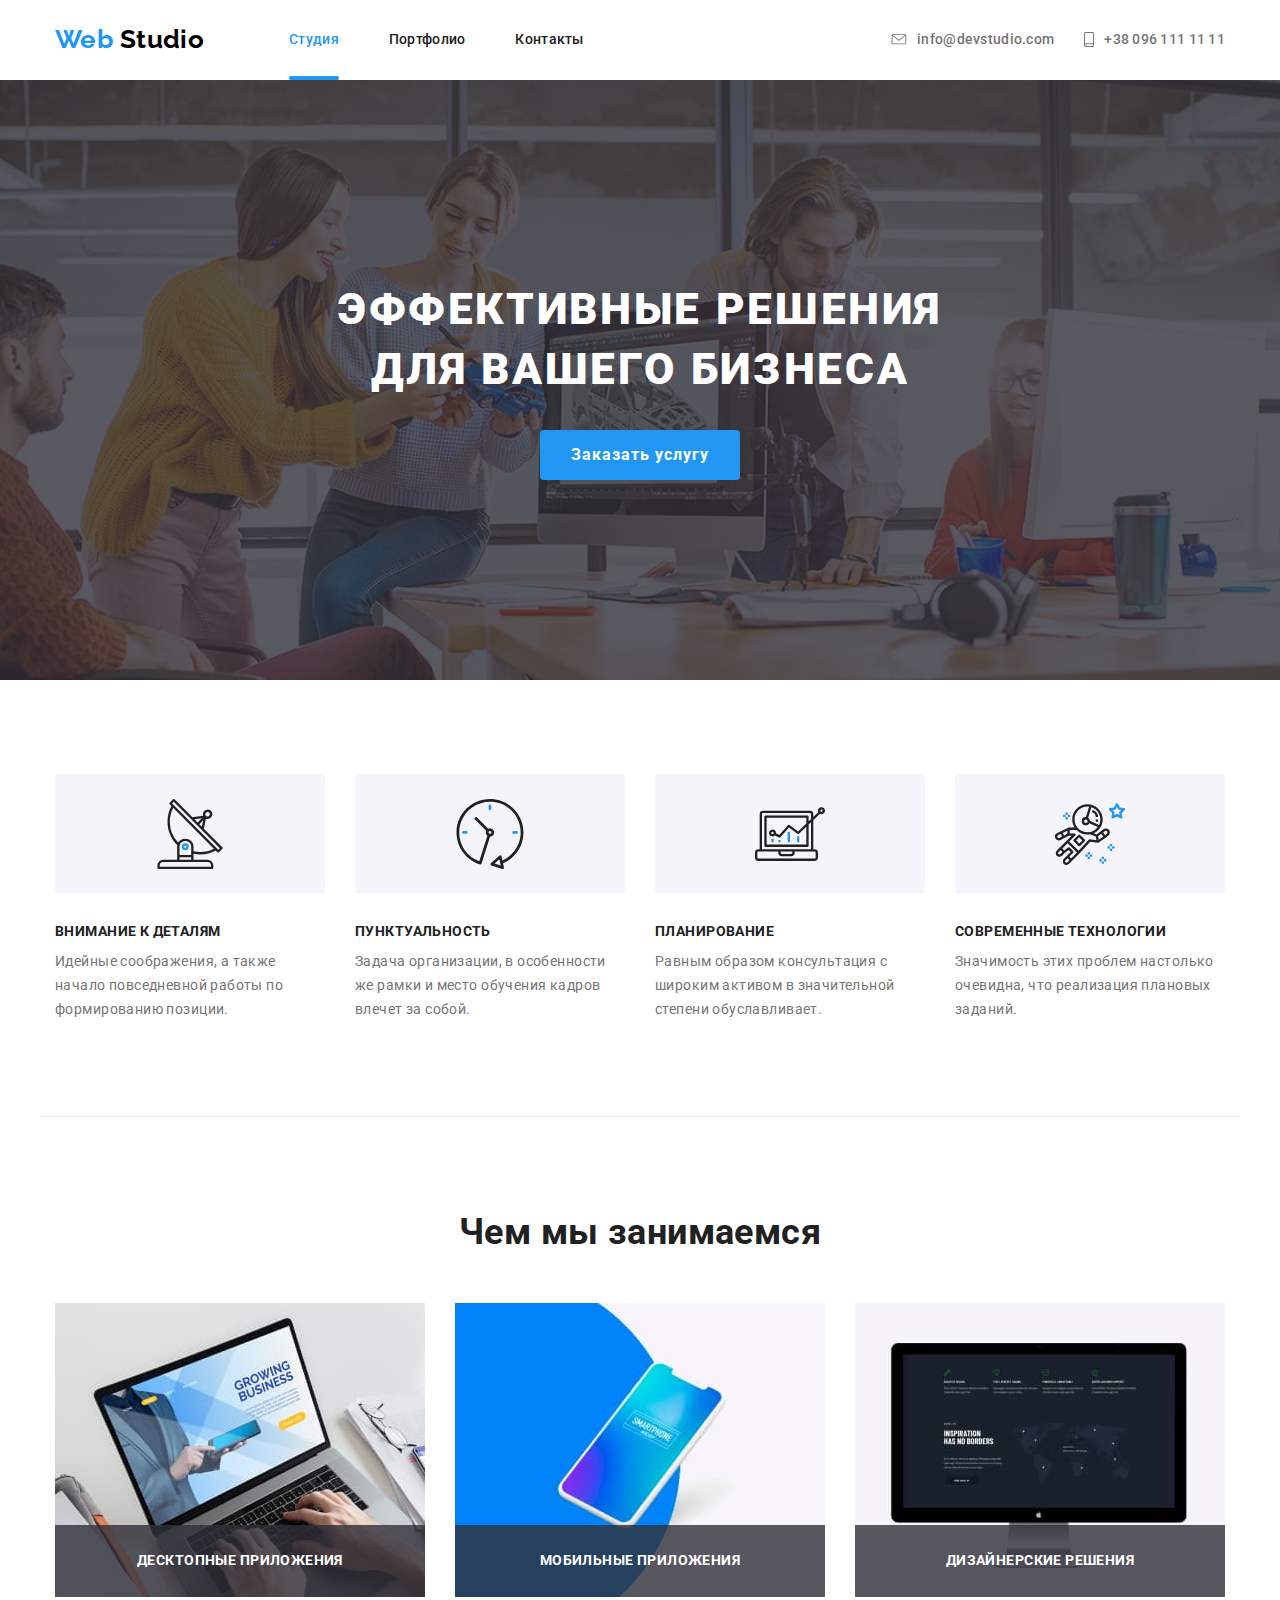
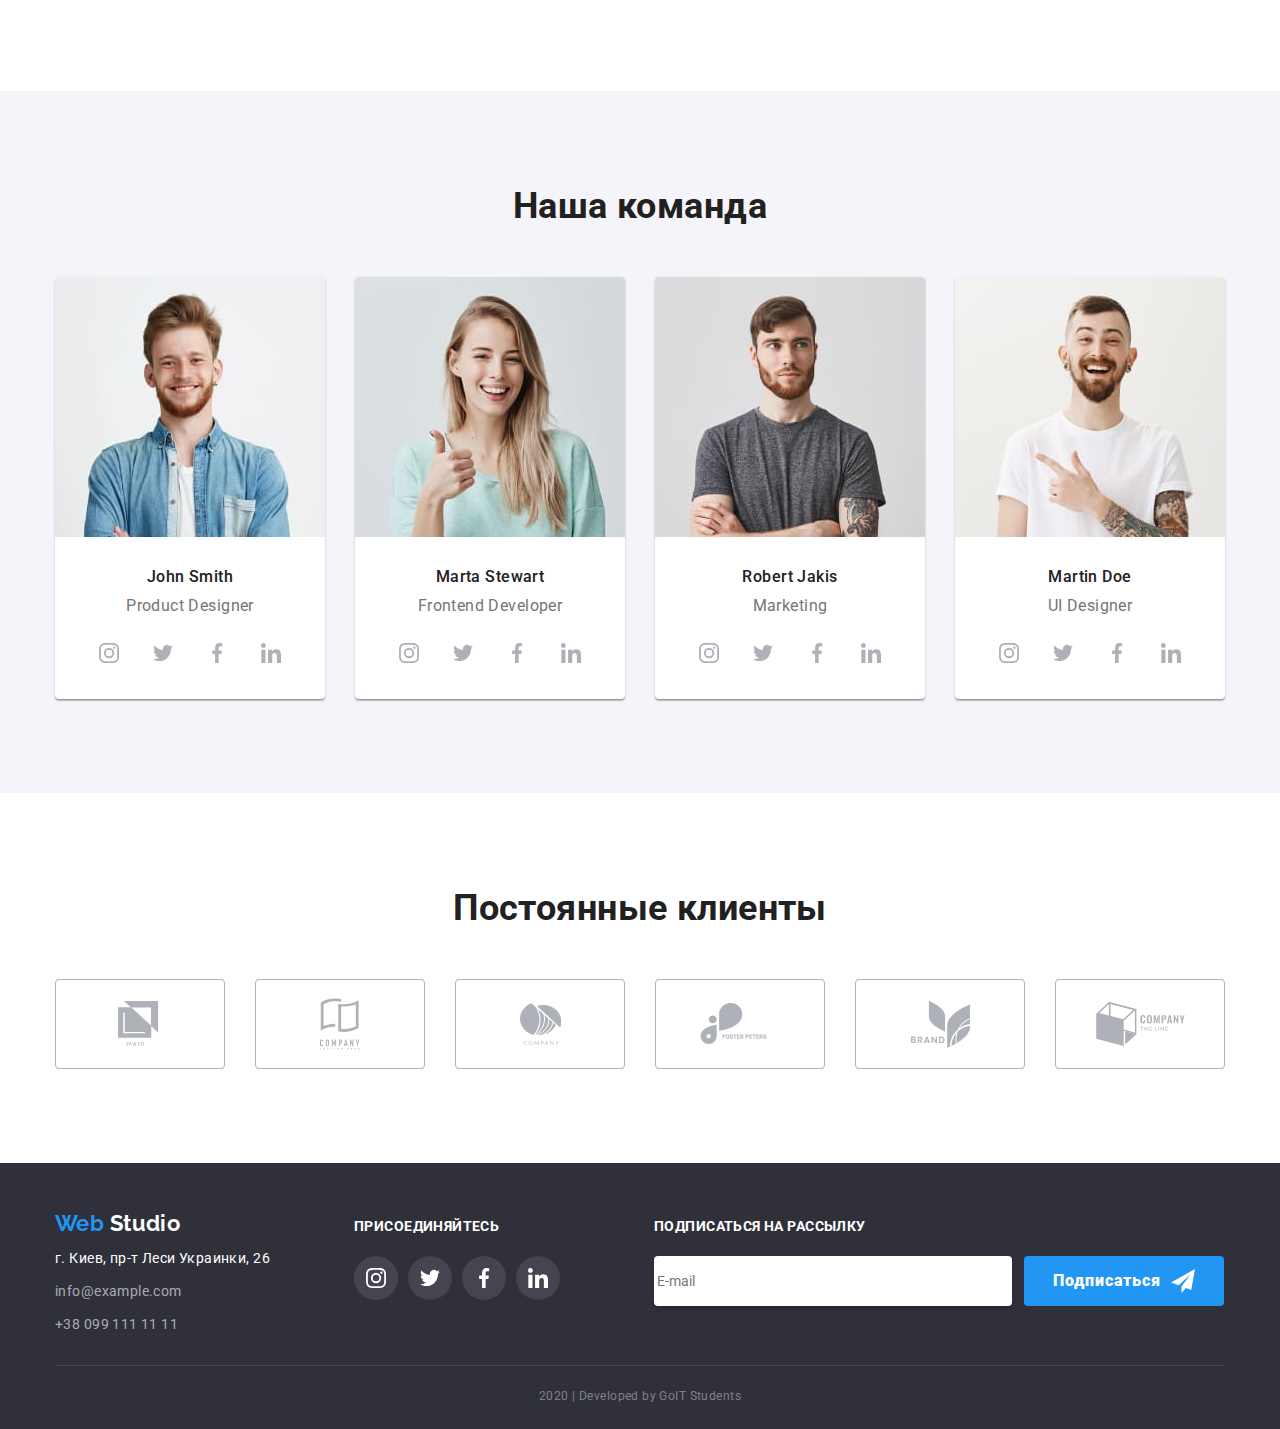
==== index.html @ 924ea16a "form - subscription" ====
<!DOCTYPE html>
<html lang="ru">
  <head>
    <meta charset="UTF-8" />
    <meta name="viewport" content="width=device-width, initial-scale=1.0" />
    <title>Web Studio v.1</title>
    <link
      href="https://fonts.googleapis.com/css2?family=Raleway:wght@700&family=Roboto:wght@400;500;700;900&display=swap"
      rel="stylesheet"
    />
    <link
      rel="stylesheet"
      href="https://cdnjs.cloudflare.com/ajax/libs/modern-normalize/0.6.0/modern-normalize.min.css"
    />
    <link rel="stylesheet" href="./css/style.css" />
  </head>
  <body>
    <!-- Шапка с навигацией -->
    <header>
      <div class="container header-container">
        <nav class="header-nav">
          <a href="./index.html" class="link logo"><span>Web</span> Studio</a>
          <ul class="site-nav">
            <li><a href="./index.html" class="link current">Студия</a></li>
            <li><a href="./portfolio.html" class="link">Портфолио</a></li>
            <li><a href="./contact.html" class="link">Контакты</a></li>
          </ul>
        </nav>
        <ul class="auth-nav">
          <li>
            <a href="mailto:info@devstudio.com" class="link">
              <svg class="auth-nav-icon" width="16" height="11">
                <use href="./img/symbol-defs.svg#icon-envelope"></use>
              </svg>
              <span>info@devstudio.com</span>
            </a>
          </li>
          <li>
            <a href="tel:+380961111111" class="link">
              <svg class="auth-nav-icon" width="10" height="15">
                <use href="./img/symbol-defs.svg#icon-smartphone"></use>
              </svg>
              <span>+38 096 111 11 11</span>
            </a>
          </li>
        </ul>
      </div>
    </header>
    <main>
      <!-- Герой -->
      <section class="hero">
        <div class="hero-container">
          <h1 class="hero-title">
            эффективные решения для вашего бизнеса
          </h1>
          <a href="" class="button hero-button">Заказать услугу</a>
        </div>
      </section>
      <!-- Особенности -->
      <section class="features">
        <div class="container">
          <h2 class="section-title">Особенности нашей работы</h2>
          <ul class="features-list">
            <li class="features-item">
              <div class="features-div">
                <svg class="features-icon">
                  <use href="./img/symbol-defs.svg#icon-antenna"></use>
                </svg>
              </div>
              <h3 class="features-subtitle">Внимание к деталям</h3>
              <p class="text">
                Идейные соображения, а также начало повседневной работы по
                формированию позиции.
              </p>
            </li>
            <li class="features-item">
              <div class="features-div">
                <svg class="features-icon">
                  <use href="./img/symbol-defs.svg#icon-clock"></use>
                </svg>
              </div>
              <h3 class="features-subtitle">Пунктуальность</h3>
              <p class="text">
                Задача организации, в особенности же рамки и место обучения
                кадров влечет за собой.
              </p>
            </li>
            <li class="features-item">
              <div class="features-div">
                <svg class="features-icon">
                  <use href="./img/symbol-defs.svg#icon-diagram"></use>
                </svg>
              </div>
              <h3 class="features-subtitle">Планирование</h3>
              <p class="text">
                Равным образом консультация с широким активом в значительной
                степени обуславливает.
              </p>
            </li>
            <li class="features-item">
              <div class="features-div">
                <svg class="features-icon">
                  <use href="./img/symbol-defs.svg#icon-astronaut"></use>
                </svg>
              </div>
              <h3 class="features-subtitle">Современные технологии</h3>
              <p class="text">
                Значимость этих проблем настолько очевидна, что реализация
                плановых заданий.
              </p>
            </li>
          </ul>
        </div>
      </section>
      <!-- Чем мы занимаемся -->
      <section class="doing">
        <div class="container">
          <h2 class="section-title">Чем мы занимаемся</h2>
          <ul class="doing-list">
            <li class="doing-item">
              <img
                src="./img/laptop.jpg"
                alt="Десктопные приложения"
                width="370"
                height="294"
              />
              <h3 class="doing-subtitle">Десктопные приложения</h3>
            </li>
            <li class="doing-item">
              <img
                src="./img/smartphone.jpg"
                alt="Мобильные приложения"
                width="370"
                height="294"
              />
              <h3 class="doing-subtitle">Мобильные приложения</h3>
            </li>
            <li class="doing-item">
              <img
                src="./img/monitor.jpg"
                alt="Дизайнерские решения"
                width="370"
                height="294"
              />
              <h3 class="doing-subtitle">Дизайнерские решения</h3>
            </li>
          </ul>
        </div>
      </section>
      <!-- Наша команда -->
      <section class="team">
        <div class="container">
          <h2 class="section-title">Наша команда</h2>
          <ul lang="en" class="team-list">
            <li class="team-item">
              <img
                src="./img/john_smith.jpg"
                alt="Foto Product Designer"
                width="270"
                height="260"
              />
              <h3 class="team-name">John Smith</h3>
              <p class="team-position">Product Designer</p>
              <ul class="social-network">
                <li class="team-network">
                  <a href="">
                    <svg class="social-icon">
                      <use href="./img/symbol-defs.svg#icon-instagram"></use>
                    </svg>
                  </a>
                </li>
                <li class="team-network">
                  <a href="">
                    <svg class="social-icon">
                      <use href="./img/symbol-defs.svg#icon-twitter"></use>
                    </svg>
                  </a>
                </li>
                <li class="team-network">
                  <a href="">
                    <svg class="social-icon">
                      <use href="./img/symbol-defs.svg#icon-facebook"></use>
                    </svg>
                  </a>
                </li>
                <li class="team-network">
                  <a href="">
                    <svg class="social-icon">
                      <use href="./img/symbol-defs.svg#icon-linkedin"></use>
                    </svg>
                  </a>
                </li>
              </ul>
            </li>
            <li class="team-item">
              <img
                src="./img/marta_stewart.jpg"
                alt="Foto Frontend Developer"
                width="270"
                height="260"
              />
              <h3 class="team-name">Marta Stewart</h3>
              <p class="team-position">Frontend Developer</p>
              <ul class="social-network">
                <li class="team-network">
                  <a href="">
                    <svg class="social-icon">
                      <use href="./img/symbol-defs.svg#icon-instagram"></use>
                    </svg>
                  </a>
                </li>
                <li class="team-network">
                  <a href="">
                    <svg class="social-icon">
                      <use href="./img/symbol-defs.svg#icon-twitter"></use>
                    </svg>
                  </a>
                </li>
                <li class="team-network">
                  <a href="">
                    <svg class="social-icon">
                      <use href="./img/symbol-defs.svg#icon-facebook"></use>
                    </svg>
                  </a>
                </li>
                <li class="team-network">
                  <a href="">
                    <svg class="social-icon">
                      <use href="./img/symbol-defs.svg#icon-linkedin"></use>
                    </svg>
                  </a>
                </li>
              </ul>
            </li>
            <li class="team-item">
              <img
                src="./img/robert_jakis.jpg"
                alt="Foto Marketing"
                width="270"
                height="260"
              />
              <h3 class="team-name">Robert Jakis</h3>
              <p class="team-position">Marketing</p>
              <ul class="social-network">
                <li class="team-network">
                  <a href="">
                    <svg class="social-icon">
                      <use href="./img/symbol-defs.svg#icon-instagram"></use>
                    </svg>
                  </a>
                </li>
                <li class="team-network">
                  <a href="">
                    <svg class="social-icon">
                      <use href="./img/symbol-defs.svg#icon-twitter"></use>
                    </svg>
                  </a>
                </li>
                <li class="team-network">
                  <a href="">
                    <svg class="social-icon">
                      <use href="./img/symbol-defs.svg#icon-facebook"></use>
                    </svg>
                  </a>
                </li>
                <li class="team-network">
                  <a href="">
                    <svg class="social-icon">
                      <use href="./img/symbol-defs.svg#icon-linkedin"></use>
                    </svg>
                  </a>
                </li>
              </ul>
            </li>
            <li class="team-item">
              <img
                src="./img/martin_doe.jpg"
                alt="Foto UI Designer"
                width="270"
                height="260"
              />
              <h3 class="team-name">Martin Doe</h3>
              <p class="team-position">UI Designer</p>
              <ul class="social-network">
                <li class="team-network">
                  <a href="">
                    <svg class="social-icon">
                      <use href="./img/symbol-defs.svg#icon-instagram"></use>
                    </svg>
                  </a>
                </li>
                <li class="team-network">
                  <a href="">
                    <svg class="social-icon">
                      <use href="./img/symbol-defs.svg#icon-twitter"></use>
                    </svg>
                  </a>
                </li>
                <li class="team-network">
                  <a href="">
                    <svg class="social-icon">
                      <use href="./img/symbol-defs.svg#icon-facebook"></use>
                    </svg>
                  </a>
                </li>
                <li class="team-network">
                  <a href="">
                    <svg class="social-icon">
                      <use href="./img/symbol-defs.svg#icon-linkedin"></use>
                    </svg>
                  </a>
                </li>
              </ul>
            </li>
          </ul>
        </div>
      </section>
      <!-- Постоянные клиенты -->
      <section class="customer">
        <div class="container">
          <h2 class="section-title">Постоянные клиенты</h2>
          <ul class="customer-list">
            <li class="customer-item">
              <a href="">
                <svg class="customer-icon" width="44" height="49">
                  <use href="./img/symbol-defs.svg#icon-logo1"></use>
                </svg>
              </a>
            </li>
            <li class="customer-item">
              <a href="">
                <svg class="customer-icon" width="40" height="52">
                  <use href="./img/symbol-defs.svg#icon-logo2"></use>
                </svg>
              </a>
            </li>
            <li class="customer-item">
              <a href="">
                <svg class="customer-icon" width="41" height="43">
                  <use href="./img/symbol-defs.svg#icon-logo3"></use>
                </svg>
              </a>
            </li>
            <li class="customer-item">
              <a href="">
                <svg class="customer-icon" width="80" height="42">
                  <use href="./img/symbol-defs.svg#icon-logo4"></use>
                </svg>
              </a>
            </li>
            <li class="customer-item">
              <a href="">
                <svg class="customer-icon" width="59" height="47">
                  <use href="./img/symbol-defs.svg#icon-logo5"></use>
                </svg>
              </a>
            </li>
            <li class="customer-item">
              <a href="">
                <svg class="customer-icon" width="89" height="45">
                  <use href="./img/symbol-defs.svg#icon-logo6"></use>
                </svg>
              </a>
            </li>
          </ul>
        </div>
      </section>
    </main>
    <!-- Подвал -->
    <footer>
      <div class="container">
        <div class="company-address">
          <div class="box-address">
            <a href="./index.html" class="link logo"><span>Web</span> Studio</a>
            <address class="footer-address">
              <p>г. Киев, пр-т Леси Украинки, 26</p>
              <ul class="contact-list">
                <li>
                  <a href="mailto:info@example.com" class="link mail-footer"
                    >info@example.com</a
                  >
                </li>
                <li>
                  <a href="tel:+380991111111" class="link tel-footer"
                    >+38 099 111 11 11</a
                  >
                </li>
              </ul>
            </address>
          </div>
          <div class="box-socials">
            <p class="footer-promo">присоединяйтесь</p>
            <ul class="footer-socials">
              <li class="socials-item">
                <a href="">
                  <svg class="social-icon">
                    <use href="./img/symbol-defs.svg#icon-instagram"></use>
                  </svg>
                </a>
              </li>
              <li class="socials-item">
                <a href="">
                  <svg class="social-icon">
                    <use href="./img/symbol-defs.svg#icon-twitter"></use>
                  </svg>
                </a>
              </li>
              <li class="socials-item">
                <a href="">
                  <svg class="social-icon">
                    <use href="./img/symbol-defs.svg#icon-facebook"></use>
                  </svg>
                </a>
              </li>
              <li class="socials-item">
                <a href="">
                  <svg class="social-icon">
                    <use href="./img/symbol-defs.svg#icon-linkedin"></use>
                  </svg>
                </a>
              </li>
            </ul>
          </div>
          <form>
            <p class="footer-promo">подписаться на рассылку</p>
            <div class="subscription">
              <input type="email" class="form-input" placeholder="E-mail" />
              <button class="button">
                <div class="button-footer">
                  <span>Подписаться</span>
                  <svg class="icon-send" width="24px" height="24px">
                    <use href="./img/symbol-defs.svg#icon-send"></use>
                  </svg>
                </div>
              </button>
            </div>
          </form>
        </div>
        <p class="company-developer">2020 | Developed by GoIT Students</p>
      </div>
    </footer>
  </body>
</html>
---- css/style.css ----
:root {
  --primmary-text-color: #757575;
  --title-text-color: #212121;
  --secondary-title-color: #ffffff;
  --accent-color: #2196f3;
  --primary-bg-color: #ffffff;
  --secondary-bg-color: rgba(47, 48, 58, 0.8);
  --secondary-bg: #f5f4fa;
  --social-icon-color: #afb1b8;
}

body {
  background-color: var(--primary-bg-color);
  color: var(--primmary-text-color);
  font-family: Roboto, sans-serif;
  font-size: 14px;
  letter-spacing: 0.03em;
}

h1,
h2,
h3,
h4,
h5,
h6 {
  color: var(--title-text-color);
  font-size: inherit;
  margin-top: 0;
}

button {
  font-family: inherit;
  letter-spacing: 0.03em;
  cursor: pointer;
}

ul {
  list-style: none;
  margin-top: 0;
  margin-bottom: 0;
  padding-left: 0;
}

p {
  margin-top: 0;
  margin-bottom: 0;
}

img,
svg {
  display: block;
}

/* ссылки */
a {
  text-decoration: none;
}

.container {
  width: 1200px;
  margin-left: auto;
  margin-right: auto;
  padding-right: 15px;
  padding-left: 15px;
}

main .container {
  padding-top: 94px;
  padding-bottom: 94px;
}

/* хедер */
.header-container {
  display: flex;
  align-items: center;
}

.header-nav {
  display: flex;
  align-items: center;
}

.site-nav {
  display: flex;
}

.site-nav > li:not(:last-child) {
  margin-right: 50px;
}

.site-nav .link {
  display: block;
  padding-top: 32px;
  padding-bottom: 32px;

  color: var(--title-text-color);
  letter-spacing: 0.02em;
  font-weight: 500;
  line-height: 1.14;
}

.auth-nav {
  display: flex;
  margin-left: auto;
}

.auth-nav .link {
  color: var(--primmary-text-color);
  letter-spacing: 0.02em;
  font-weight: 500;
  line-height: 1.14;

  display: flex;
}

.auth-nav > li:not(:last-child) {
  margin-right: 30px;
}

.auth-nav-icon {
  margin-right: 10px;
  margin-top: auto;
  margin-bottom: auto;

  fill: var(--primmary-text-color);
  transition: fill 250ms cubic-bezier(0.4, 0, 0.2, 1);
}

.link {
  transition: color 250ms cubic-bezier(0.4, 0, 0.2, 1);
}

.link:hover,
.link:focus {
  color: var(--accent-color);
}

.link:hover .auth-nav-icon,
.link:focus .auth-nav-icon {
  fill: var(--accent-color);
}

.site-nav .link.current {
  color: var(--accent-color);
  position: relative;
}

.site-nav .link.current::after {
  content: "";
  display: block;
  width: 100%;
  height: 4px;
  background-color: var(--accent-color);
  border-radius: 2px;

  position: absolute;
  bottom: 0px;
}

/* стилизация лого */
.header-nav .logo {
  margin-right: 85px;
  padding-top: 24px;
  padding-bottom: 25px;
}

.logo {
  color: #000000;
  font-family: Raleway, sans-serif;
  font-weight: 700;
  font-size: 26px;
  line-height: 1.19;
}
.logo span {
  color: var(--accent-color);
}

/* герой */
.hero {
  background: var(--secondary-bg-color);
  background-image: linear-gradient(
      var(--secondary-bg-color),
      var(--secondary-bg-color)
    ),
    url(../img/hero-backgraund.jpg);
  background-size: cover;
  background-position: center;

  max-width: 1600px;
  height: 600px;
  margin-left: auto;
  margin-right: auto;
  padding-top: 200px;
}

.hero-title {
  color: var(--secondary-title-color);
  font-weight: 900;
  font-size: 44px;
  line-height: 1.36;
  letter-spacing: 0.06em;

  text-transform: uppercase;
  margin-bottom: 30px;
}

.button {
  color: var(--secondary-title-color);
  background-color: var(--accent-color);
  letter-spacing: 0.06em;
  font-weight: 700;
  font-size: 16px;
  line-height: 1.87;

  border-radius: 4px;
  padding: 10px;
  border: 0;
  min-width: 200px;
  min-height: 50px;
  text-align: center;
}

.hero-button {
  display: inline-block;
}

.hero-container {
  text-align: center;
  width: 646px;
  height: 200px;
  margin-left: auto;
  margin-right: auto;
}

/* section */
.section-title {
  font-weight: 700;
  font-size: 36px;
  line-height: 1.17;
  text-align: center;

  margin-bottom: 50px;
}

/* блок Особенности */
.features-list {
  display: flex;
}

.features-item {
  width: calc((100% - 3 * 30px) / 4);
}

.features-item:not(:last-child) {
  margin-right: 30px;
}

.features-div {
  background-color: var(--secondary-bg);
  padding: 25px 100px;
  margin-bottom: 30px;
  border-radius: 4px;
}

.features-icon {
  width: 70px;
  height: 70px;
  fill: var(--primmary-text-color);

  transition: fill 250ms cubic-bezier(0.4, 0, 0.2, 1);
}

.features-subtitle {
  font-weight: 700;
  line-height: 1.14;
  text-transform: uppercase;
  margin-bottom: 10px;
}

.features .text {
  line-height: 1.71;
}

.features > .container {
  border-bottom: 1px solid #ececec;
}

/* Чем мы занимаемся */
.doing-list {
  display: flex;
}

.doing-item {
  position: relative;

  width: calc((100% - 2 * 30px) / 3);
}

.doing-item:not(:last-child) {
  margin-right: 30px;
}

.doing-subtitle {
  position: absolute;
  bottom: 0px;
  width: 100%;

  color: var(--secondary-title-color);
  background-color: var(--secondary-bg-color);
  font-weight: 700;
  line-height: 1.14;
  text-align: center;
  text-transform: uppercase;
  margin: 0;
  padding-top: 28px;
  padding-bottom: 28px;
}

/* блок Наша команда, цвет унаследовал */
.team {
  background-color: var(--secondary-bg);
}

.team-name {
  font-weight: 500;
  font-size: 16px;
  line-height: 1.19;
  text-align: center;

  margin-bottom: 10px;
}

.team-position {
  font-size: 16px;
  line-height: 1.19;
  text-align: center;
  margin-bottom: 16px;
}

.team-item > img {
  margin-bottom: 30px;
}

.team-list {
  display: flex;
}

.team-item {
  width: calc((100% - 3 * 30px) / 4);
  background-color: var(--primary-bg-color);
  padding-bottom: 24px;
  border-radius: 4px;
  overflow: hidden;
  box-shadow: 0px 2px 1px rgba(0, 0, 0, 0.2), 0px 1px 1px rgba(0, 0, 0, 0.14),
    0px 1px 3px rgba(0, 0, 0, 0.12);
}

.team-item:not(:last-child) {
  margin-right: 30px;
}

.social-network {
  display: flex;
  justify-content: center;
}

.team-network > a {
  display: block;
  padding: 12px;

  border-radius: 50%;
  transition: background-color 250ms cubic-bezier(0.4, 0, 0.2, 1);
}

.team-network > a:hover,
.team-network > a:focus {
  background-color: var(--accent-color);
}

.team-network > a:hover .social-icon,
.team-network > a:focus .social-icon {
  fill: var(--primary-bg-color);
}

.social-icon {
  width: 20px;
  height: 20px;

  fill: var(--social-icon-color);
  transition: fill 250ms cubic-bezier(0.4, 0, 0.2, 1);
}

.team-network:not(:last-child) {
  margin-right: 10px;
}

.team-network:first-child {
  margin-left: 32px;
}

.team-network:last-child {
  margin-right: 32px;
}

/* блок Постоянные, клиенты цвет унаследовал */
.customer-list {
  display: flex;
}

.customer-item > a {
  display: flex;
  justify-content: center;
  align-items: center;

  border: 1px solid var(--social-icon-color);
  width: 170px;
  height: 90px;
  border-radius: 4px;

  fill: var(--social-icon-color);

  transition: border 250ms cubic-bezier(0.4, 0, 0.2, 1),
    fill 250ms cubic-bezier(0.4, 0, 0.2, 1);
}

/* .customer-icon {
  fill: var(--primmary-text-color);
  transition: fill 250ms cubic-bezier(0.4, 0, 0.2, 1);
} */

.customer-item > a:hover,
.customer-item > a:focus {
  border: 1px solid var(--accent-color);
  fill: var(--accent-color);
}

.customer-item:not(:last-child) {
  margin-right: 30px;
}

/* футер */
footer {
  background-color: #2f303a;
  color: var(--secondary-title-color);
}

footer .logo {
  color: var(--secondary-title-color);
  font-size: 22px;
  line-height: 1.18;
}

.footer-address {
  line-height: 1.71;
  font-style: normal;
}

.footer-address > p {
  margin-top: 10px;
  margin-bottom: 9px;
}

.contact-list > li:not(:last-child) {
  margin-bottom: 9px;
}

.mail-footer,
.tel-footer {
  color: rgba(255, 255, 255, 0.6);
  line-height: 1.71;
}

.box-address {
  margin-right: 84px;
}

.footer-promo {
  font-weight: 700;
  line-height: 1.14;
  text-transform: uppercase;
  margin-bottom: 21px;
}

.box-socials {
  margin-right: 94px;
}

.button-footer {
  font-weight: 900;
  display: flex;
  align-items: center;
  justify-content: center;
}

.company-developer {
  color: rgba(255, 255, 255, 0.4);
  font-size: 12px;
  line-height: 2;
  text-align: center;
  padding-top: 18px;
  padding-bottom: 21px;
}

.footer-socials {
  display: flex;
}

.socials-item > a {
  display: block;
  padding: 12px;
  background-color: rgba(255, 255, 255, 0.1);
  border-radius: 50%;

  transition: background-color 250ms cubic-bezier(0.4, 0, 0.2, 1);
}

.footer-socials .social-icon {
  fill: var(--secondary-title-color);
}

.socials-item > a:hover,
.socials-item > a:focus {
  background-color: var(--accent-color);
}

.socials-item:not(:last-child) {
  margin-right: 10px;
}

.company-address {
  display: flex;
  align-items: baseline;

  border-bottom: 1px solid rgba(255, 255, 255, 0.1);
  padding-top: 48px;
  padding-bottom: 28px;
}

.form-input {
  height: 50px;
  margin-right: 12px;
  width: 358px;

  border: 1px solid rgba(255, 255, 255, 0.3);
  box-shadow: 0px 4px 4px rgba(0, 0, 0, 0.15);
  border-radius: 4px;
}

.icon-send {
  margin-left: 10px;
}

.subscription {
  display: flex;
}

/* Портфолио */
.portfolio-header {
  border-bottom: 1px solid #ececec;
}

/* фильтр */
.filter {
  display: flex;
  justify-content: center;
}

.filter-li:not(:last-child) {
  margin-right: 8px;
}

.portfolio-filter {
  margin-bottom: 50px;
}

.filter-button {
  background-color: var(--secondary-bg);
  color: var(--title-text-color);
  font-weight: 500;
  font-size: 16px;
  line-height: 1.63;

  padding: 6px 22px;
  border: 0;
  border-radius: 4px;

  transition: background-color 250ms cubic-bezier(0.4, 0, 0.2, 1),
    color 250ms cubic-bezier(0.4, 0, 0.2, 1);
}

.filter-button:hover,
.filter-button:focus {
  background-color: var(--accent-color);
  color: var(--secondary-title-color);
}

/*  */

.card-content {
  padding: 20px 24px;
  border-right: 1px solid #eeeeee;
  border-bottom: 1px solid #eeeeee;
  border-left: 1px solid #eeeeee;
  /* border-bottom-right-radius: 5px;
  border-bottom-left-radius: 5px; 
  в новом макете нет заокругления*/
}

.works-title {
  letter-spacing: 0.06em;
  font-weight: 700;
  font-size: 18px;
  line-height: 2;
  margin-bottom: 4px;
}

.works-type {
  font-size: 16px;
  line-height: 1.88;
  color: var(--primmary-text-color);
}

.works-desc {
  position: absolute;
  top: 0;

  color: var(--primary-bg-color);
  background-color: rgba(33, 150, 243, 0.9);
  height: 100%;
  width: 100%;

  font-size: 18px;
  line-height: 1.56;
  padding: 63px 24px;

  /* opacity: 0; */
  transform: translateY(100%);
  transition: transform 250ms cubic-bezier(0.4, 0, 0.2, 1);
}

.works-item > a:hover .works-desc,
.works-item > a:focus .works-desc {
  /* opacity: 1; */
  transform: translateY(0);
}

.works-item {
  width: calc((100% - 2 * 30px) / 3);
  /* border-radius: 5px;
  overflow: hidden; 
  убрал так как почему-то overflow мешал ховеру и фокусу. И во вторых на новом макете нет заокруглений*/
}

.works-item > a {
  display: block;

  transition: box-shadow 250ms cubic-bezier(0.4, 0, 0.2, 1);
}

.works-item > a:hover,
.works-item > a:focus {
  box-shadow: 1px 4px 6px rgba(0, 0, 0, 0.16), 0px 4px 4px rgba(0, 0, 0, 0.06),
    0px 1px 1px rgba(0, 0, 0, 0.12);
}

.works-hover {
  position: relative;
  overflow: hidden;
}

.works-item:not(:nth-child(3n)) {
  margin-right: 30px;
}

.works-item:not(:nth-last-child(-n + 3)) {
  margin-bottom: 30px;
}

.works-list {
  display: flex;
  flex-wrap: wrap;
}

/* временно убрать так, чтобы не мишало визуально */
.features .section-title,
.main-portfolio .section-title {
  display: none;
}
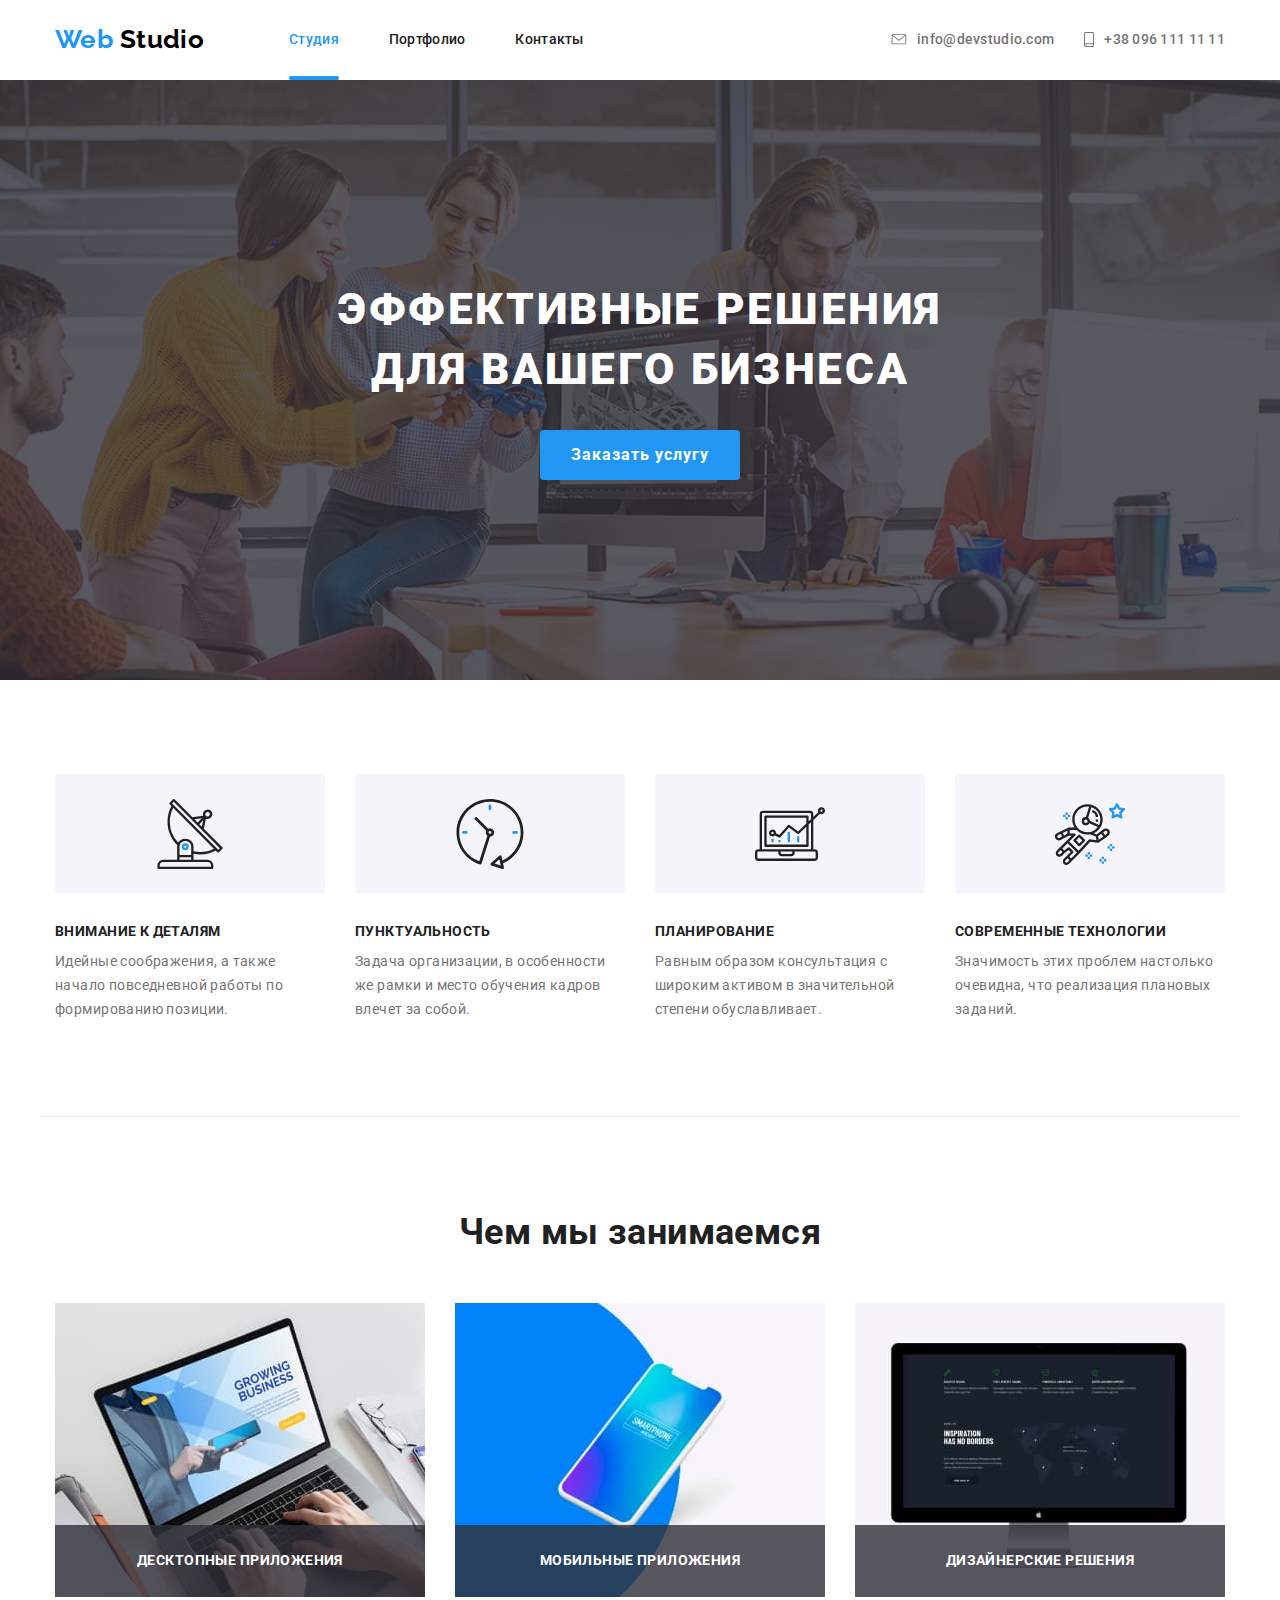
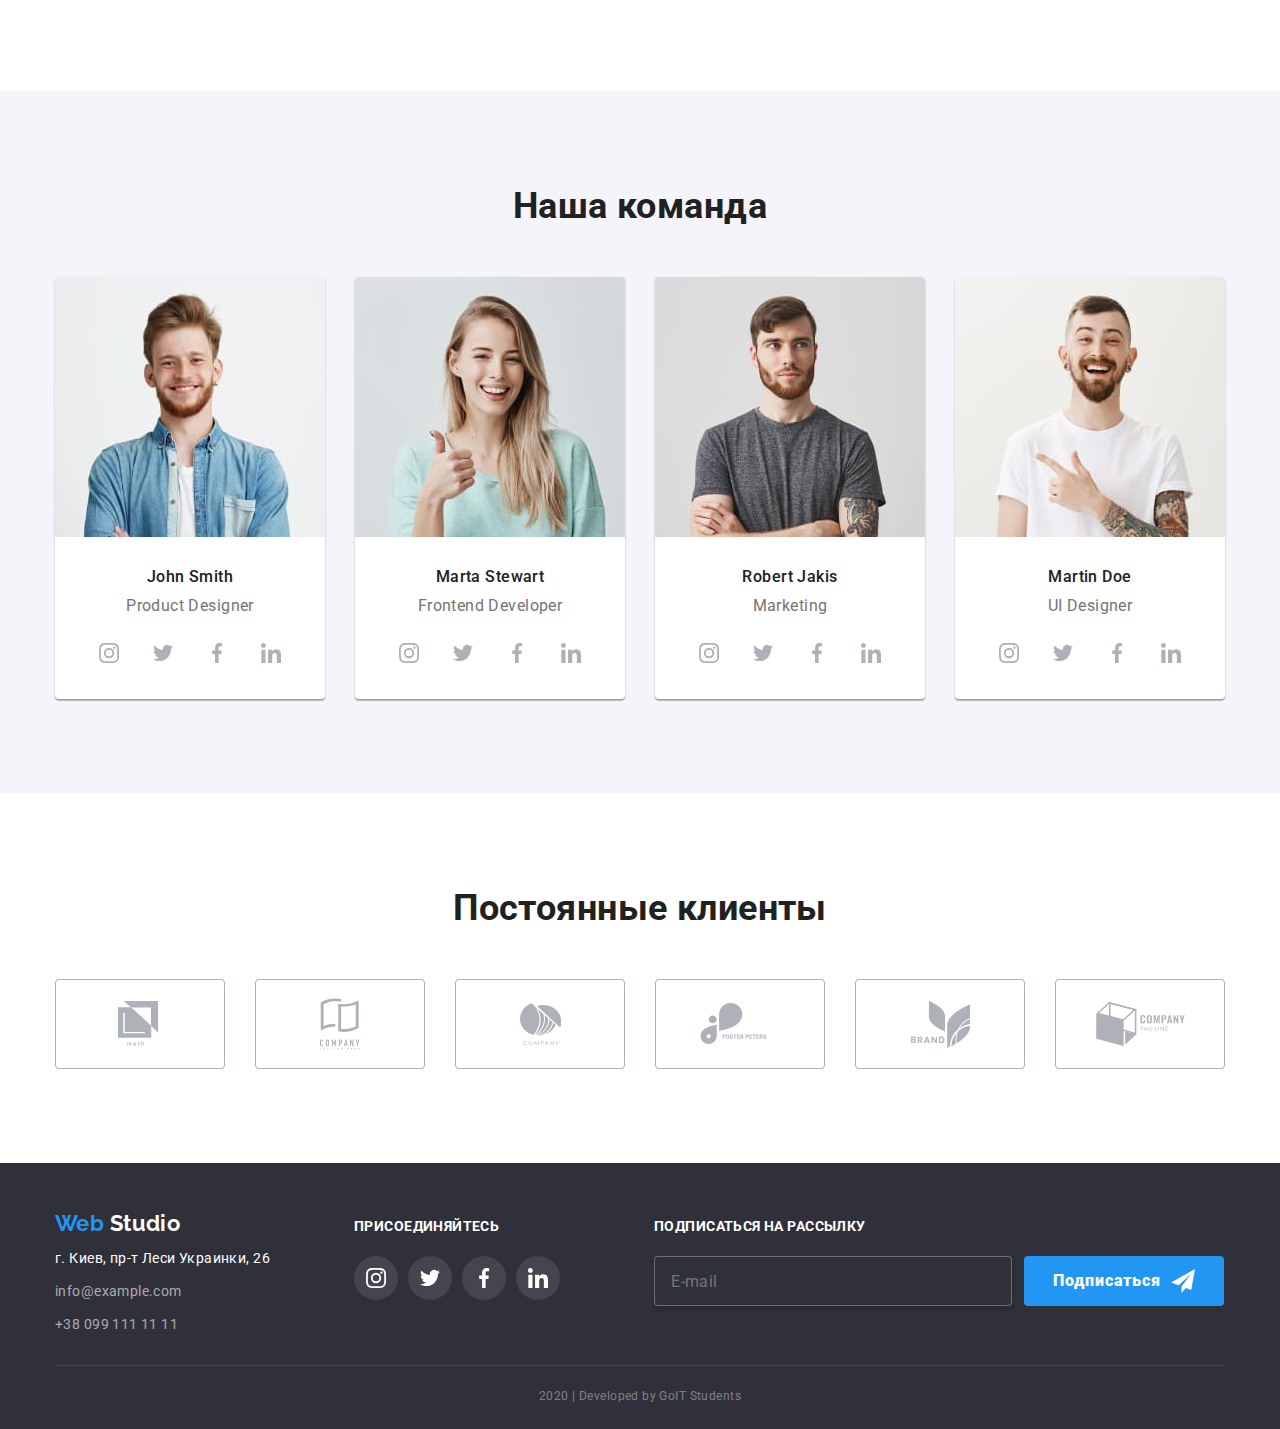
==== commit 136bd9cd: "modal-index" ====
--- a/index.html
+++ b/index.html
@@ -53,7 +53,9 @@
           <h1 class="hero-title">
             эффективные решения для вашего бизнеса
           </h1>
-          <a href="" class="button hero-button">Заказать услугу</a>
+          <button data-modal-open class="button hero-button">
+            Заказать услугу
+          </button>
         </div>
       </section>
       <!-- Особенности -->
@@ -439,5 +441,58 @@
         <p class="company-developer">2020 | Developed by GoIT Students</p>
       </div>
     </footer>
+
+    <div class="backdrop is-hidden" data-modal>
+      <div class="modal">
+        <form>
+          <b class="modal-title">Оставьте свои данные, мы вам перезвоним</b>
+
+          <div class="modal-item">
+            <input type="text" name="name" id="name" class="modal-input" />
+            <label for="name">Имя</label>
+            <svg class="modal-svg">
+              <use href="././img/symbol-modal.svg#icon-modal-person"></use>
+            </svg>
+          </div>
+
+          <div class="modal-item">
+            <input type="tel" name="tel" id="tel" class="modal-input" />
+            <label for="tel">Телефон</label>
+            <svg class="modal-svg">
+              <use href="././img/symbol-modal.svg#icon-modal-phone"></use>
+            </svg>
+          </div>
+
+          <div class="modal-item">
+            <input type="email" name="email" id="email" class="modal-input" />
+            <label for="email">Почта</label>
+            <svg class="modal-svg">
+              <use href="././img/symbol-modal.svg#icon-modal-email"></use>
+            </svg>
+          </div>
+
+          <div class="modal-textarea">
+            <textarea name="comment" id="comment" rows="10"></textarea>
+            <label for="comment">Комментарий</label>
+          </div>
+
+          <label class="agreement">
+            <input type="checkbox" name="agreement" />
+            <span>Соглашаюсь с рассылкой и принимаю </span>
+            <a href="">Условия договора</a>
+          </label>
+
+          <button type="submit" class="modal-submit">Отправить</button>
+
+          <button data-modal-close aria-label="закрыть" class="modal-close">
+            <svg class="close-svg">
+              <use href="././img/symbol-modal.svg#icon-modal-close"></use>
+            </svg>
+          </button>
+        </form>
+      </div>
+    </div>
+
+    <script src="./js/modal.js"></script>
   </body>
 </html>
--- a/css/style.css
+++ b/css/style.css
@@ -544,6 +544,18 @@
   border: 1px solid rgba(255, 255, 255, 0.3);
   box-shadow: 0px 4px 4px rgba(0, 0, 0, 0.15);
   border-radius: 4px;
+
+  background-color: #2f303a;
+}
+
+.form-input[placeholder] {
+  font-size: 16px;
+  line-height: 1.25px;
+  padding-left: 16px;
+
+  letter-spacing: 0.03em;
+
+  color: rgba(255, 255, 255, 0.6);
 }
 
 .icon-send {
@@ -633,14 +645,12 @@
   line-height: 1.56;
   padding: 63px 24px;
 
-  /* opacity: 0; */
   transform: translateY(100%);
   transition: transform 250ms cubic-bezier(0.4, 0, 0.2, 1);
 }
 
 .works-item > a:hover .works-desc,
 .works-item > a:focus .works-desc {
-  /* opacity: 1; */
   transform: translateY(0);
 }
 
@@ -686,3 +696,129 @@
 .main-portfolio .section-title {
   display: none;
 }
+
+/* modal + backdrop */
+.backdrop {
+  position: fixed;
+  top: 0;
+  left: 0;
+  width: 100%;
+  height: 100%;
+  background-color: rgba(0, 0, 0, 0.2);
+
+  opacity: 1;
+  transition: opacity 250ms cubic-bezier(0.4, 0, 0.2, 1);
+}
+
+.backdrop.is-hidden {
+  opacity: 0;
+  pointer-events: none;
+}
+
+.backdrop.is-hidden .modal {
+  transform: translate(-50%, -50%) scale(0.8);
+}
+
+.modal {
+  position: absolute;
+  top: 50%;
+  left: 50%;
+
+  min-width: 528px;
+  min-height: 581px;
+  padding: 40px;
+
+  background: #ffffff;
+  box-shadow: 0px 2px 1px rgba(0, 0, 0, 0.2), 0px 1px 1px rgba(0, 0, 0, 0.14),
+    0px 1px 3px rgba(0, 0, 0, 0.12);
+  border-radius: 4px;
+
+  transform: translate(-50%, -50%) scale(1);
+  transition: transform 250ms cubic-bezier(0.4, 0, 0.2, 1);
+}
+
+/* 
+.modal ~ button {
+  display: block;
+}
+
+label[for="comment"] {
+  display: block;
+} */
+
+.agreement {
+  display: block;
+  margin-bottom: 30px;
+}
+
+.agreement a {
+  text-decoration: underline;
+  color: var(--accent-color);
+}
+
+.modal-svg {
+  width: 18px;
+  height: 18px;
+}
+
+.close-svg {
+  width: 30px;
+  height: 30px;
+}
+
+.modal-title {
+  display: inline-block;
+  padding: 0;
+  margin-bottom: 30px;
+  font-weight: bold;
+  font-size: 20px;
+  line-height: 1.15;
+  text-align: center;
+  color: var(--title-text-color);
+}
+
+.modal-item {
+  position: relative;
+  margin-bottom: 28px;
+}
+
+.modal-input {
+  width: 100%;
+  height: 40px;
+  padding: 12px 16px;
+  border: 1px solid rgba(33, 33, 33, 0.2);
+  border-radius: 4px;
+}
+
+.modal-item > label,
+.modal-textarea > label {
+  font-weight: normal;
+  font-size: 14px;
+  line-height: 1.14;
+  letter-spacing: 0.01em;
+  color: var(--primmary-text-color);
+}
+
+.modal-textarea {
+  position: relative;
+  margin-bottom: 20px;
+}
+
+#comment {
+  resize: none;
+  width: 100%;
+  padding: 12px 16px;
+  border: 1px solid rgba(33, 33, 33, 0.2);
+  border-radius: 4px;
+}
+
+.modal-submit {
+  margin-left: auto;
+  margin-right: auto;
+}
+
+.modal-close {
+  position: absolute;
+  top: 0;
+  right: 0;
+}
